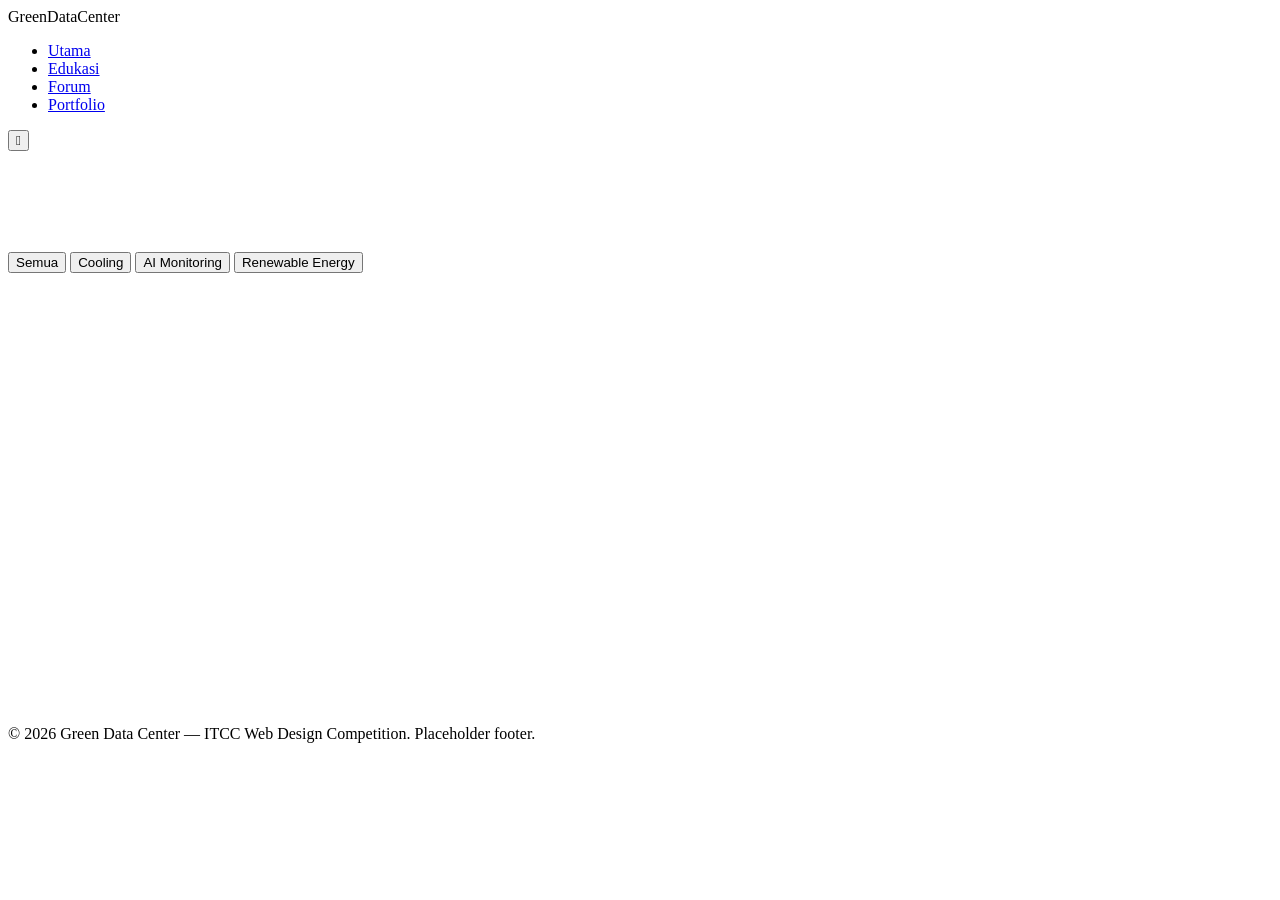
==== artikel.html @ 567ccaff "feat: build initial HTML structure and library links for all pages" ====
<!DOCTYPE html>
<html lang="id">
<head>
  <meta charset="UTF-8">
  <meta name="viewport" content="width=device-width, initial-scale=1.0">
  <title>Green Data Center | Edukasi</title>

  <link rel="stylesheet" href="lib/aos/aos.css">
  <link rel="stylesheet" href="lib/boxicons/boxicons.min.css">
  <link rel="stylesheet" href="lib/fancybox/fancybox.css">
  <link rel="stylesheet" href="css/style.css">
</head>
<body>

  <header class="navbar">
    <div class="navbar__logo">Green<span>DataCenter</span></div>
    <nav class="navbar__menu">
      <ul>
        <li><a href="index.html">Utama</a></li>
        <li><a href="artikel.html" class="active">Edukasi</a></li>
        <li><a href="forum.html">Forum</a></li>
        <li><a href="portfolio.html">Portfolio</a></li>
      </ul>
    </nav>
    <button class="navbar__toggle" aria-label="Toggle menu">
      <i class='bx bx-menu'></i>
    </button>
  </header>

  <!-- PAGE HEADER -->
  <section class="page-header">
    <h1 data-aos="fade-up">Edukasi Green Data Center</h1>
    <p data-aos="fade-up">Placeholder deskripsi singkat halaman edukasi.</p>
  </section>

  <!-- FILTER KATEGORI -->
  <section class="artikel-filter" id="artikel-filter">
    <button class="filter-btn active" data-kategori="semua">Semua</button>
    <button class="filter-btn" data-kategori="cooling">Cooling</button>
    <button class="filter-btn" data-kategori="ai">AI Monitoring</button>
    <button class="filter-btn" data-kategori="energy">Renewable Energy</button>
  </section>

  <!-- LIST ARTIKEL -->
  <section class="artikel-list" id="artikel-list">
    <!-- akan di-render dari data.js via main.js -->
    <article class="artikel-card" data-aos="fade-up" data-kategori="cooling">
      <h3>Judul Artikel Placeholder 1</h3>
      <span class="artikel-card__kategori">Cooling</span>
      <p>Ringkasan singkat placeholder untuk artikel pertama.</p>
      <a href="#" class="artikel-card__link" data-fancybox data-src="#artikel-detail-1">Baca selengkapnya</a>
    </article>
    <article class="artikel-card" data-aos="fade-up" data-kategori="ai">
      <h3>Judul Artikel Placeholder 2</h3>
      <span class="artikel-card__kategori">AI Monitoring</span>
      <p>Ringkasan singkat placeholder untuk artikel kedua.</p>
      <a href="#" class="artikel-card__link">Baca selengkapnya</a>
    </article>
    <article class="artikel-card" data-aos="fade-up" data-kategori="energy">
      <h3>Judul Artikel Placeholder 3</h3>
      <span class="artikel-card__kategori">Renewable Energy</span>
      <p>Ringkasan singkat placeholder untuk artikel ketiga.</p>
      <a href="#" class="artikel-card__link">Baca selengkapnya</a>
    </article>
  </section>

  <footer class="footer">
    <p>&copy; 2026 Green Data Center — ITCC Web Design Competition. Placeholder footer.</p>
  </footer>

  <script src="lib/jquery/jquery-3.7.1.min.js"></script>
  <script src="lib/aos/aos.js"></script>
  <script src="lib/fancybox/fancybox.umd.js"></script>
  <script src="js/data.js"></script>
  <script src="js/main.js"></script>
</body>
</html>
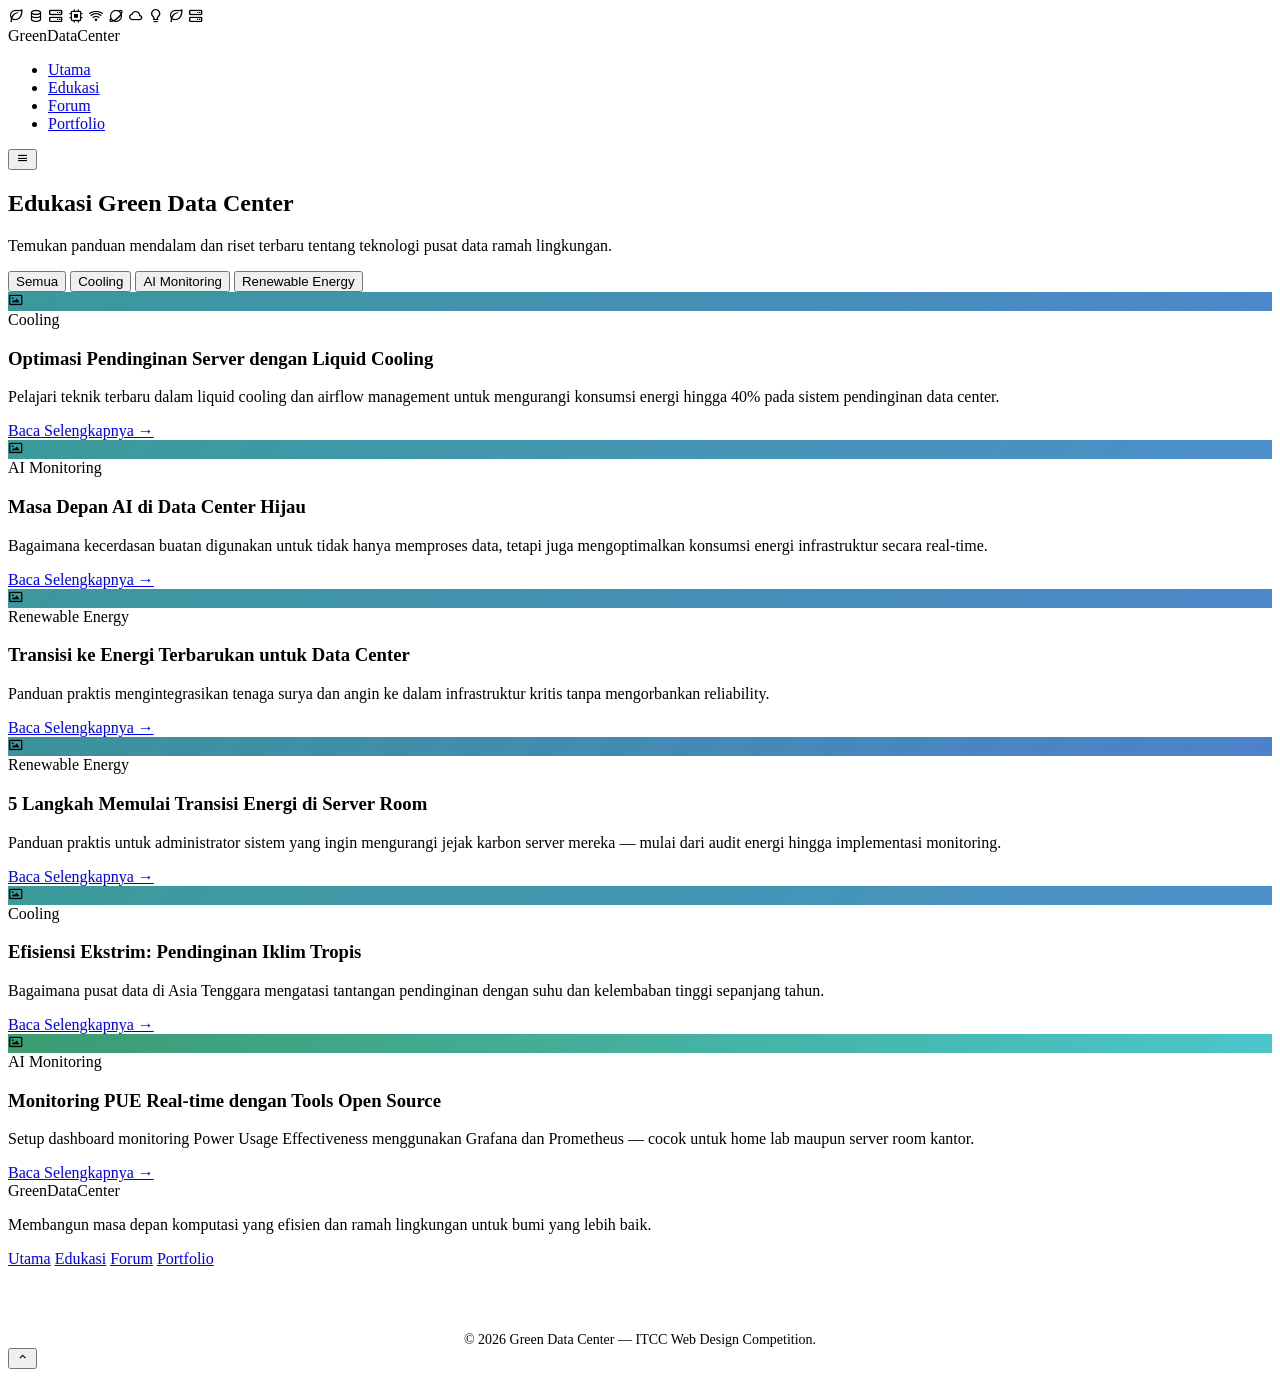
==== commit a409b576: "feat(artikel): create education page layout with category filter" ====
--- a/artikel.html
+++ b/artikel.html
@@ -4,15 +4,32 @@
   <meta charset="UTF-8">
   <meta name="viewport" content="width=device-width, initial-scale=1.0">
   <title>Green Data Center | Edukasi</title>
+  <meta name="description" content="Temukan panduan mendalam dan riset terbaru tentang teknologi pusat data ramah lingkungan — cooling, AI monitoring, dan energi terbarukan.">
 
   <link rel="stylesheet" href="lib/aos/aos.css">
-  <link rel="stylesheet" href="lib/boxicons/boxicons.min.css">
+  <link rel="stylesheet" href="lib/boxicons/css/boxicons.min.css">
   <link rel="stylesheet" href="lib/fancybox/fancybox.css">
   <link rel="stylesheet" href="css/style.css">
 </head>
 <body>
+  <!-- GLOBAL BACKGROUND -->
+  <div class="global-bg" aria-hidden="true">
+    <div class="global-aurora"><i></i><i></i><i></i></div>
+    <div class="global-floating">
+      <i class='bx bx-leaf'></i>
+      <i class='bx bx-data'></i>
+      <i class='bx bx-server'></i>
+      <i class='bx bx-chip'></i>
+      <i class='bx bx-wifi'></i>
+      <i class='bx bx-planet'></i>
+      <i class='bx bx-cloud'></i>
+      <i class='bx bx-bulb'></i>
+      <i class='bx bx-leaf'></i>
+      <i class='bx bx-server'></i>
+    </div>
+  </div>
 
-  <header class="navbar">
+  <header class="navbar" id="navbar">
     <div class="navbar__logo">Green<span>DataCenter</span></div>
     <nav class="navbar__menu">
       <ul>
@@ -29,8 +46,8 @@
 
   <!-- PAGE HEADER -->
   <section class="page-header">
-    <h1 data-aos="fade-up">Edukasi Green Data Center</h1>
-    <p data-aos="fade-up">Placeholder deskripsi singkat halaman edukasi.</p>
+    <h1>Edukasi Green Data Center</h1>
+    <p>Temukan panduan mendalam dan riset terbaru tentang teknologi pusat data ramah lingkungan.</p>
   </section>
 
   <!-- FILTER KATEGORI -->
@@ -44,34 +61,32 @@
   <!-- LIST ARTIKEL -->
   <section class="artikel-list" id="artikel-list">
     <!-- akan di-render dari data.js via main.js -->
-    <article class="artikel-card" data-aos="fade-up" data-kategori="cooling">
-      <h3>Judul Artikel Placeholder 1</h3>
-      <span class="artikel-card__kategori">Cooling</span>
-      <p>Ringkasan singkat placeholder untuk artikel pertama.</p>
-      <a href="#" class="artikel-card__link" data-fancybox data-src="#artikel-detail-1">Baca selengkapnya</a>
-    </article>
-    <article class="artikel-card" data-aos="fade-up" data-kategori="ai">
-      <h3>Judul Artikel Placeholder 2</h3>
-      <span class="artikel-card__kategori">AI Monitoring</span>
-      <p>Ringkasan singkat placeholder untuk artikel kedua.</p>
-      <a href="#" class="artikel-card__link">Baca selengkapnya</a>
-    </article>
-    <article class="artikel-card" data-aos="fade-up" data-kategori="energy">
-      <h3>Judul Artikel Placeholder 3</h3>
-      <span class="artikel-card__kategori">Renewable Energy</span>
-      <p>Ringkasan singkat placeholder untuk artikel ketiga.</p>
-      <a href="#" class="artikel-card__link">Baca selengkapnya</a>
-    </article>
   </section>
 
   <footer class="footer">
-    <p>&copy; 2026 Green Data Center — ITCC Web Design Competition. Placeholder footer.</p>
+    <div class="footer__inner">
+      <div>
+        <div class="footer__logo">Green<span>DataCenter</span></div>
+        <p class="footer__tagline">Membangun masa depan komputasi yang efisien dan ramah lingkungan untuk bumi yang lebih baik.</p>
+      </div>
+      <div class="footer__links">
+        <a href="index.html">Utama</a>
+        <a href="artikel.html">Edukasi</a>
+        <a href="forum.html">Forum</a>
+        <a href="portfolio.html">Portfolio</a>
+      </div>
+    </div>
+    <div style="text-align: center; margin-top: 40px; padding-top: 24px; border-top: 1px solid var(--line); color: var(--ink-soft); font-size: 14px;">
+      &copy; 2026 Green Data Center — ITCC Web Design Competition.
+    </div>
   </footer>
 
   <script src="lib/jquery/jquery-3.7.1.min.js"></script>
   <script src="lib/aos/aos.js"></script>
   <script src="lib/fancybox/fancybox.umd.js"></script>
-  <script src="js/data.js"></script>
-  <script src="js/main.js"></script>
+  <script src="lib/gsap/gsap.min.js"></script>
+  <!-- Custom JS -->
+  <script src="js/data.js?v=2"></script>
+  <script src="js/main.js?v=2"></script>
 </body>
 </html>
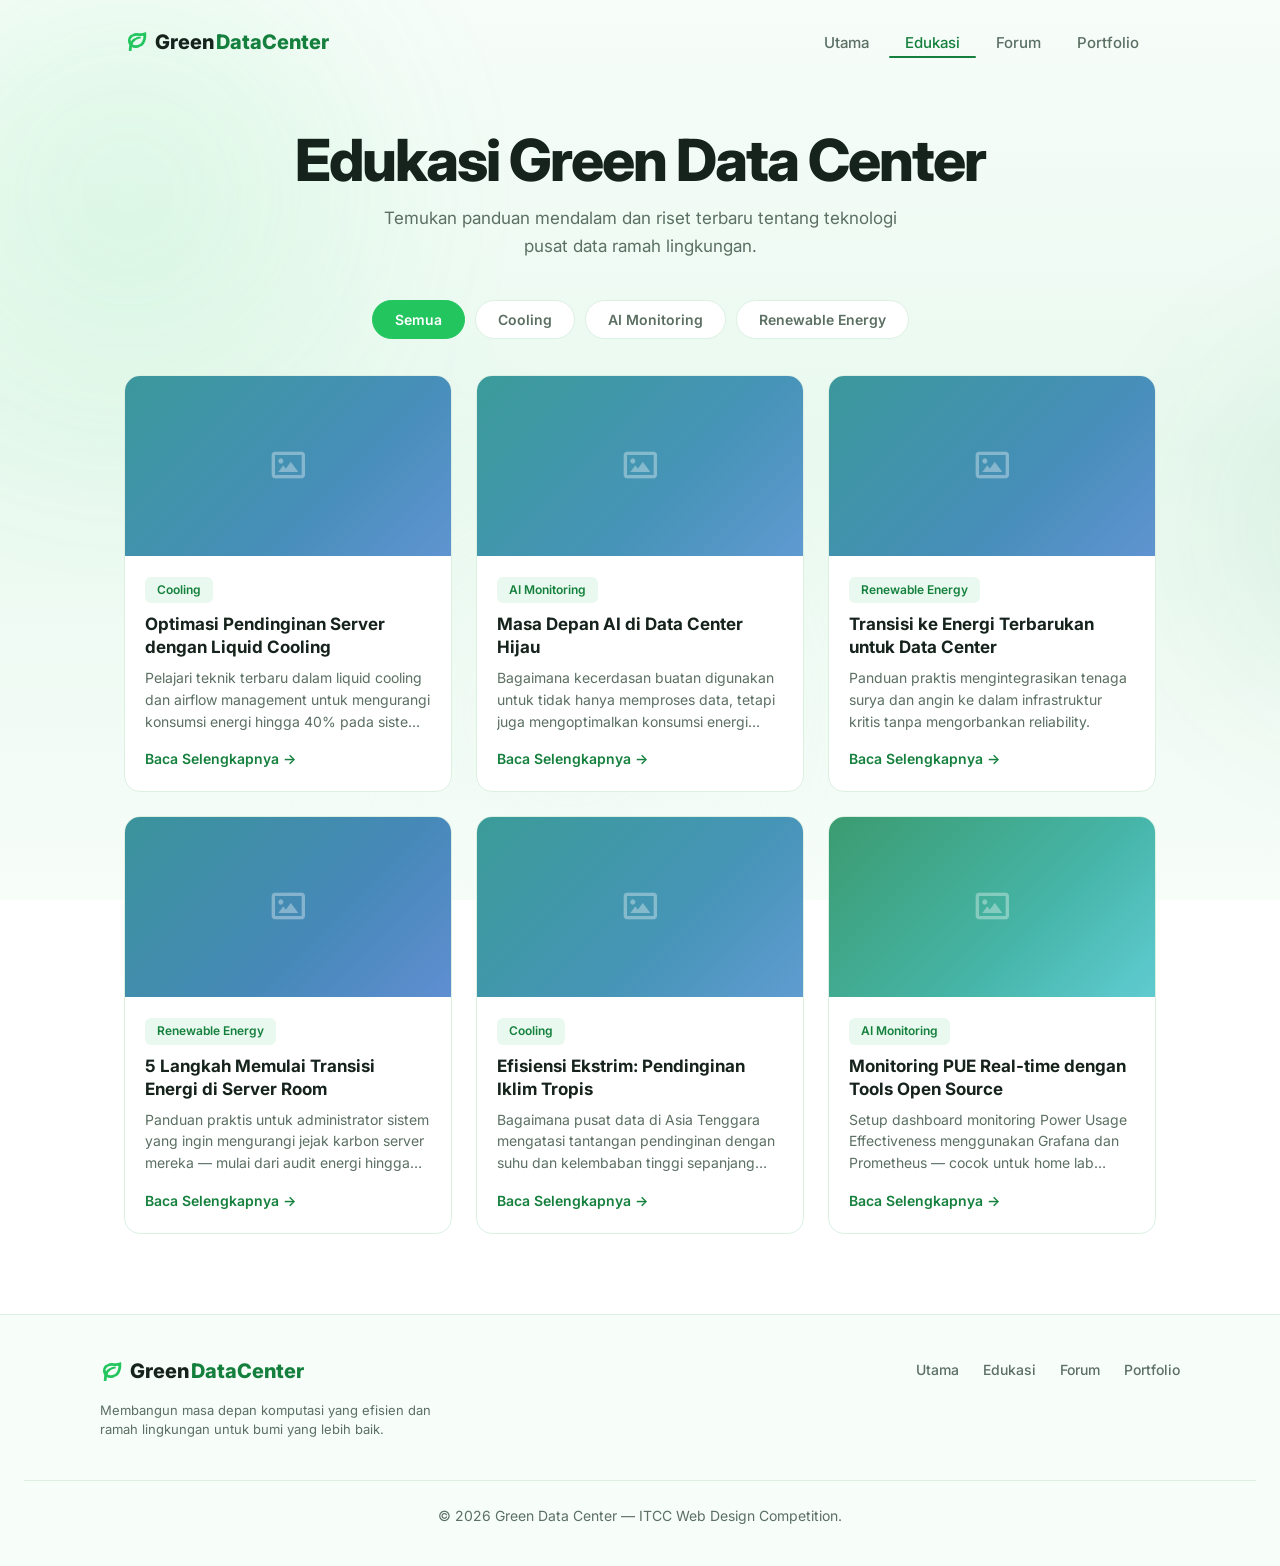
==== commit 72a62723: "refactor(html): update css cache buster version across all pages" ====
--- a/artikel.html
+++ b/artikel.html
@@ -9,7 +9,7 @@
   <link rel="stylesheet" href="lib/aos/aos.css">
   <link rel="stylesheet" href="lib/boxicons/css/boxicons.min.css">
   <link rel="stylesheet" href="lib/fancybox/fancybox.css">
-  <link rel="stylesheet" href="css/style.css">
+  <link rel="stylesheet" href="css/style.css?v=2">
 </head>
 <body>
   <!-- GLOBAL BACKGROUND -->
--- a/css/style.css
+++ b/css/style.css
@@ -0,0 +1,2242 @@
+/* ── 0. IMPORTS & CUSTOM PROPERTIES ────────────────────── */
+@import url("https://fonts.googleapis.com/css2?family=Inter:wght@400;500;600;700;800&display=swap");
+
+:root {
+  --green: #22c55e;
+  --green-light: #4ade80;
+  --green-deep: #15803d;
+  --ink: #16221c;
+  --ink-soft: #5b6f63;
+  --paper: #f7fdf9;
+  --paper-2: #e9f9ef;
+  --card: #ffffff;
+  --line: #dcf0e2;
+  --radius: 16px;
+  --radius-sm: 13px;
+  --font: "Inter", -apple-system, "Segoe UI", system-ui, sans-serif;
+
+  --shadow-sm: 0 2px 8px rgba(21, 128, 61, 0.06);
+  --shadow-md: 0 8px 24px rgba(21, 128, 61, 0.1);
+  --shadow-lg: 0 10px 24px rgba(21, 128, 61, 0.3);
+  --shadow-card-hover: 0 12px 32px rgba(21, 128, 61, 0.13);
+
+  --ease: cubic-bezier(0.4, 0, 0.2, 1);
+  --duration: 0.3s;
+}
+
+/* ── 1. RESET & BASE ───────────────────────────────────── */
+*,
+*::before,
+*::after {
+  margin: 0;
+  padding: 0;
+  box-sizing: border-box;
+}
+
+html {
+  scroll-behavior: smooth;
+  -webkit-text-size-adjust: 100%;
+}
+
+body {
+  font-family: var(--font);
+  font-size: 16px;
+  line-height: 1.55;
+  color: var(--ink);
+  background: linear-gradient(180deg, var(--paper) 0%, var(--paper-2) 50%, var(--paper) 100%);
+  background-attachment: fixed;
+  -webkit-font-smoothing: antialiased;
+  -moz-osx-font-smoothing: grayscale;
+  overflow-x: hidden;
+}
+
+img {
+  max-width: 100%;
+  height: auto;
+  display: block;
+}
+
+a {
+  color: var(--green-deep);
+  text-decoration: none;
+  transition: color var(--duration) var(--ease);
+}
+
+a:hover {
+  color: var(--green);
+}
+
+ul {
+  list-style: none;
+}
+
+h1, h2, h3, h4, h5, h6 {
+  color: var(--ink);
+  font-weight: 700;
+  line-height: 1.15;
+}
+
+/* ── 2. LAYOUT ─────────────────────────────────────────── */
+section {
+  max-width: 1080px;
+  margin: 0 auto;
+  padding: 70px 24px;
+}
+
+/* ── 3. TYPOGRAPHY ─────────────────────────────────────── */
+h1 {
+  font-size: clamp(36px, 5.5vw, 58px);
+  line-height: 1.06;
+  letter-spacing: -0.035em;
+  font-weight: 800;
+}
+
+h2 {
+  font-size: clamp(28px, 3.6vw, 38px);
+  letter-spacing: -0.03em;
+  line-height: 1.12;
+  margin-bottom: 16px;
+}
+
+h3 {
+  font-size: 20px;
+  font-weight: 700;
+}
+
+.eyebrow {
+  font-size: 13px;
+  font-weight: 700;
+  letter-spacing: 0.1em;
+  text-transform: uppercase;
+  color: var(--green-deep);
+  display: inline-flex;
+  align-items: center;
+  gap: 6px;
+  margin-bottom: 14px;
+  background: var(--paper-2);
+  padding: 6px 14px;
+  border-radius: 100px;
+}
+
+.eyebrow i {
+  font-size: 14px;
+  color: var(--green);
+}
+
+.accent,
+.typed-text {
+  background: linear-gradient(120deg, var(--green-light), var(--green-deep));
+  -webkit-background-clip: text;
+  background-clip: text;
+  -webkit-text-fill-color: transparent;
+}
+
+.typed-cursor {
+  font-weight: 300;
+  color: var(--green);
+  opacity: 1;
+  -webkit-text-fill-color: var(--green);
+}
+
+/* ── 4. BUTTONS ────────────────────────────────────────── */
+.btn {
+  display: inline-flex;
+  align-items: center;
+  justify-content: center;
+  gap: 8px;
+  padding: 14px 28px;
+  font-family: var(--font);
+  font-size: 15px;
+  font-weight: 600;
+  border-radius: var(--radius-sm);
+  border: none;
+  cursor: pointer;
+  transition: all var(--duration) var(--ease);
+  text-decoration: none;
+  line-height: 1;
+  white-space: nowrap;
+}
+
+.btn--primary {
+  background: linear-gradient(135deg, var(--green-light), var(--green-deep));
+  color: #fff;
+  box-shadow: var(--shadow-lg);
+}
+
+.btn--primary:hover {
+  transform: translateY(-2px);
+  box-shadow: 0 14px 32px rgba(21, 128, 61, 0.38);
+  color: #fff;
+}
+
+.btn--primary:active {
+  transform: translateY(0);
+}
+
+.btn--outline {
+  border: 1.5px solid var(--line);
+  color: var(--ink);
+  background: var(--card);
+}
+
+.btn--outline:hover {
+  border-color: var(--green);
+  color: var(--green-deep);
+}
+
+/* ── 5. PLACEHOLDER IMAGE (CSS-only, replaces broken img) ─ */
+.placeholder-img {
+  width: 100%;
+  height: 100%;
+  display: flex;
+  align-items: center;
+  justify-content: center;
+  color: rgba(255, 255, 255, 0.35);
+  font-size: 40px;
+  position: relative;
+  overflow: hidden;
+}
+
+.placeholder-img::after {
+  content: "";
+  position: absolute;
+  inset: 0;
+  background: linear-gradient(135deg, transparent 60%, rgba(255,255,255,0.1) 100%);
+  pointer-events: none;
+}
+
+/* ── 6. NAVBAR ─────────────────────────────────────────── */
+.navbar {
+  position: fixed;
+  top: 0;
+  left: 50%;
+  transform: translateX(-50%);
+  width: 100%;
+  max-width: 1080px;
+  z-index: 1000;
+  display: flex;
+  align-items: center;
+  padding: 24px 24px;
+  background: transparent;
+  border: 1.5px solid transparent;
+  transition: all 0.35s var(--ease);
+}
+
+.navbar--scrolled {
+  top: 16px;
+  width: calc(100% - 48px);
+  max-width: 720px;
+  padding: 12px 28px;
+  background: rgba(255, 255, 255, 0.82);
+  backdrop-filter: blur(14px);
+  -webkit-backdrop-filter: blur(14px);
+  border-radius: 24px;
+  border-color: var(--line);
+  box-shadow: 0 10px 30px rgba(21, 128, 61, 0.12);
+}
+
+.navbar__logo {
+  font-size: 20px;
+  font-weight: 800;
+  color: var(--ink);
+  display: flex;
+  align-items: center;
+  gap: 2px;
+  white-space: nowrap;
+  flex-shrink: 0;
+}
+
+.navbar__logo::before {
+  content: "\e99a"; /* bx-leaf */
+  font-family: "boxicons";
+  color: var(--green);
+  margin-right: 6px;
+  font-size: 22px;
+}
+
+.navbar__logo span {
+  color: var(--green-deep);
+}
+
+.navbar__menu {
+  margin-left: auto;
+  display: flex;
+  align-items: center;
+}
+
+.navbar__menu ul {
+  display: flex;
+  align-items: center;
+  gap: 4px;
+  list-style: none;
+}
+
+.navbar__menu a {
+  position: relative;
+  padding: 8px 16px;
+  font-size: 15px;
+  font-weight: 500;
+  color: var(--ink-soft);
+  transition: color var(--duration) var(--ease);
+}
+
+.navbar__menu a::after {
+  content: "";
+  position: absolute;
+  bottom: 2px;
+  right: 0;
+  width: 100%;
+  height: 2px;
+  background: var(--green-deep);
+  border-radius: 1px;
+  transform: scaleX(0);
+  transform-origin: right;
+  transition: transform 0.35s var(--ease);
+}
+
+.navbar__menu a:hover,
+.navbar__menu a.active {
+  color: var(--green-deep);
+}
+
+.navbar__menu a:hover::after,
+.navbar__menu a.active::after {
+  transform: scaleX(1);
+  transform-origin: left;
+}
+
+
+
+.navbar__toggle {
+  display: none;
+  background: none;
+  border: none;
+  font-size: 28px;
+  color: var(--ink);
+  cursor: pointer;
+  margin-left: auto;
+  padding: 4px;
+  z-index: 1001;
+}
+
+/* ── 7. HERO ───────────────────────────────────────────── */
+.hero {
+  position: relative;
+  display: flex;
+  align-items: center;
+  gap: 48px;
+  min-height: 92vh;
+  padding-top: 100px;
+  padding-bottom: 60px;
+}
+
+/* ── GLOBAL BACKGROUND (Aurora & Floating Tech Icons) ── */
+.global-bg {
+  position: fixed;
+  inset: 0;
+  z-index: -1;
+  pointer-events: none;
+  overflow: hidden;
+  background: var(--bg);
+}
+
+.global-aurora {
+  position: absolute;
+  inset: -10vh -20vw 0;
+  z-index: 0;
+  filter: blur(80px);
+  opacity: 0.4;
+}
+
+.global-aurora i {
+  position: absolute;
+  border-radius: 50%;
+}
+
+.global-aurora i:nth-child(1) {
+  width: 60vw; height: 60vw;
+  left: 0; top: -10%;
+  background: radial-gradient(circle, rgba(74, 222, 128, 0.4), transparent 60%);
+  animation: drift1 20s ease-in-out infinite alternate;
+}
+
+.global-aurora i:nth-child(2) {
+  width: 50vw; height: 50vw;
+  right: -10%; top: 30%;
+  background: radial-gradient(circle, rgba(21, 128, 61, 0.25), transparent 60%);
+  animation: drift2 25s ease-in-out infinite alternate;
+}
+
+.global-aurora i:nth-child(3) {
+  width: 45vw; height: 45vw;
+  left: 30%; bottom: -10%;
+  background: radial-gradient(circle, rgba(233, 249, 239, 0.8), transparent 60%);
+  animation: drift1 22s ease-in-out infinite alternate-reverse;
+}
+
+@keyframes drift1 {
+  from { transform: translate(0, 0) scale(1); }
+  to { transform: translate(5vw, 5vh) scale(1.1); }
+}
+
+@keyframes drift2 {
+  from { transform: translate(0, 0) scale(1.05); }
+  to { transform: translate(-5vw, -5vh) scale(0.95); }
+}
+
+.global-floating {
+  position: absolute;
+  inset: 0;
+  z-index: 1;
+}
+
+.global-floating i {
+  position: absolute;
+  bottom: -100px;
+  display: block;
+  font-size: 24px;
+  color: rgba(21, 128, 61, 0.18);
+  animation: globalRise linear infinite;
+}
+
+.global-floating i:nth-child(1) { left: 5%; font-size: 32px; animation-duration: 9s; animation-delay: 0s; }
+.global-floating i:nth-child(2) { left: 12%; font-size: 20px; animation-duration: 11s; animation-delay: 2s; }
+.global-floating i:nth-child(3) { left: 22%; font-size: 28px; animation-duration: 8s; animation-delay: 4s; }
+.global-floating i:nth-child(4) { left: 32%; font-size: 40px; animation-duration: 12s; animation-delay: 1s; }
+.global-floating i:nth-child(5) { left: 45%; font-size: 24px; animation-duration: 10s; animation-delay: 5s; }
+.global-floating i:nth-child(6) { left: 55%; font-size: 30px; animation-duration: 13s; animation-delay: 3s; }
+.global-floating i:nth-child(7) { left: 65%; font-size: 26px; animation-duration: 9s; animation-delay: 0.5s; }
+.global-floating i:nth-child(8) { left: 75%; font-size: 34px; animation-duration: 11s; animation-delay: 7s; }
+.global-floating i:nth-child(9) { left: 85%; font-size: 22px; animation-duration: 14s; animation-delay: 2s; }
+.global-floating i:nth-child(10) { left: 95%; font-size: 36px; animation-duration: 10s; animation-delay: 4s; }
+.global-floating i:nth-child(11) { left: 40%; font-size: 26px; animation-duration: 12s; animation-delay: 1.5s; }
+.global-floating i:nth-child(12) { left: 70%; font-size: 30px; animation-duration: 8s; animation-delay: 6s; }
+.global-floating i:nth-child(13) { left: 88%; font-size: 18px; animation-duration: 15s; animation-delay: 3s; }
+.global-floating i:nth-child(14) { left: 18%; font-size: 34px; animation-duration: 10s; animation-delay: 8s; }
+.global-floating i:nth-child(15) { left: 60%; font-size: 22px; animation-duration: 13s; animation-delay: 0s; }
+
+@keyframes globalRise {
+  0% { transform: translateY(0) rotate(0deg); opacity: 0; }
+  10% { opacity: 1; }
+  90% { opacity: 1; }
+  100% { transform: translateY(-110vh) rotate(360deg); opacity: 0; }
+}
+
+.hero__content {
+  flex: 1.2;
+  max-width: 560px;
+  position: relative;
+  z-index: 1;
+}
+
+.hero__content h1 {
+  font-size: 58px;
+  font-weight: 800;
+  line-height: 1.15;
+  letter-spacing: -0.02em;
+  margin-bottom: 24px;
+  background: linear-gradient(90deg, var(--ink) 0%, var(--green-deep) 100%);
+  -webkit-background-clip: text;
+  -webkit-text-fill-color: transparent;
+}
+
+.hero__subtitle {
+  font-size: 17px;
+  line-height: 1.65;
+  color: var(--ink-soft);
+  margin-bottom: 32px;
+  max-width: 480px;
+}
+
+.hero__cta {
+  display: flex;
+  gap: 16px;
+  flex-wrap: wrap;
+  align-items: center;
+}
+
+.hero__cta .btn--primary {
+  box-shadow: 0 10px 24px rgba(21, 128, 61, 0.25);
+}
+
+.hero__cta .btn--primary:hover {
+  box-shadow: 0 16px 32px rgba(21, 128, 61, 0.4);
+}
+
+.hero__visual {
+  flex: 1;
+  max-width: 460px;
+  position: relative;
+}
+
+.hero__visual img,
+.hero__visual .placeholder-img {
+  width: 100%;
+  height: 320px;
+  object-fit: cover;
+  border-radius: var(--radius);
+  box-shadow: var(--shadow-md);
+}
+
+/* Hero CSS-only illustration */
+.hero__illustration {
+  width: 100%;
+  height: 320px;
+  border-radius: var(--radius);
+  background: rgba(255, 255, 255, 0.4);
+  backdrop-filter: blur(24px) saturate(200%);
+  -webkit-backdrop-filter: blur(24px) saturate(200%);
+  border: 1px solid rgba(255, 255, 255, 0.8);
+  box-shadow: 0 30px 60px rgba(21, 128, 61, 0.15);
+  display: flex;
+  align-items: center;
+  justify-content: center;
+  position: relative;
+  overflow: hidden;
+}
+
+.hero__illustration::before {
+  content: "";
+  position: absolute;
+  top: -40%;
+  right: -30%;
+  width: 300px;
+  height: 300px;
+  background: radial-gradient(circle, rgba(74, 222, 128, 0.25) 0%, transparent 65%);
+  border-radius: 50%;
+}
+
+.hero__illustration::after {
+  content: "POWERING A SUSTAINABLE FUTURE";
+  position: absolute;
+  top: 20px;
+  right: 20px;
+  font-size: 10px;
+  letter-spacing: 0.12em;
+  color: rgba(255, 255, 255, 0.35);
+  font-weight: 600;
+}
+
+.hero__illustration-inner {
+  text-align: center;
+  z-index: 1;
+}
+
+.hero__illustration-inner i {
+  font-size: 72px;
+  color: var(--green-deep);
+  display: block;
+  margin-bottom: 16px;
+  filter: drop-shadow(0 4px 12px rgba(0, 0, 0, 0.2));
+}
+
+.hero__illustration-dots {
+  display: flex;
+  gap: 8px;
+  justify-content: center;
+}
+
+.hero__illustration-dots span {
+  width: 10px;
+  height: 10px;
+  border-radius: 50%;
+  background: var(--green-light);
+  opacity: 0.7;
+  animation: dotBlink 1.5s ease-in-out infinite;
+}
+
+.hero__illustration-dots span:nth-child(2) {
+  animation-delay: 0.3s;
+}
+
+.hero__illustration-dots span:nth-child(3) {
+  animation-delay: 0.6s;
+}
+
+@keyframes dotBlink {
+  0%, 100% { opacity: 0.4; transform: scale(0.9); }
+  50% { opacity: 1; transform: scale(1.1); }
+}
+
+/* Hero floating badge */
+.hero__badge {
+  position: absolute;
+  bottom: -16px;
+  left: 24px;
+  display: flex;
+  align-items: center;
+  gap: 10px;
+  background: rgba(255, 255, 255, 0.65);
+  backdrop-filter: blur(16px) saturate(180%);
+  -webkit-backdrop-filter: blur(16px) saturate(180%);
+  border: 1px solid rgba(255, 255, 255, 0.8);
+  padding: 12px 18px;
+  border-radius: 12px;
+  box-shadow: 0 12px 32px rgba(21, 128, 61, 0.12);
+  z-index: 2;
+}
+
+.hero__badge i {
+  font-size: 24px;
+  color: var(--green);
+}
+
+.hero__badge-label {
+  display: block;
+  font-size: 12px;
+  color: var(--ink-soft);
+  line-height: 1.2;
+}
+
+.hero__badge-value {
+  display: block;
+  font-size: 15px;
+  font-weight: 700;
+  color: var(--ink);
+  line-height: 1.2;
+}
+
+/* Hero background blob */
+.hero__visual::before {
+  content: "";
+  position: absolute;
+  width: 500px;
+  height: 500px;
+  background: radial-gradient(circle, rgba(74, 222, 128, 0.35) 0%, rgba(21,128,61,0) 70%);
+  border-radius: 50%;
+  top: 50%;
+  left: 50%;
+  transform: translate(-50%, -50%);
+  z-index: -1;
+  filter: blur(40px);
+  animation: blobPulse 8s ease-in-out infinite;
+}
+
+@keyframes blobPulse {
+  0%, 100% { transform: translate(-50%, -50%) scale(1); opacity: 0.5; }
+  50% { transform: translate(-50%, -50%) scale(1.18); opacity: 0.85; }
+}
+
+/* ── 8. STATS ──────────────────────────────────────────── */
+.stats {
+  text-align: center;
+  padding-top: 30px;
+  padding-bottom: 80px;
+}
+
+.stats__grid {
+  display: grid;
+  grid-template-columns: repeat(3, 1fr);
+  gap: 24px;
+}
+
+.stats__card {
+  background: var(--card);
+  border: 1.5px solid var(--line);
+  border-radius: var(--radius);
+  padding: 36px 24px;
+  text-align: center;
+  transition: all var(--duration) var(--ease);
+}
+
+.stats__card:hover {
+  transform: translateY(-3px);
+  box-shadow: var(--shadow-card-hover);
+  border-color: var(--green-light);
+}
+
+.stats__icon,
+.stats__card > i {
+  font-size: 32px;
+  color: var(--green);
+  background: var(--paper-2);
+  width: 60px;
+  height: 60px;
+  display: inline-flex;
+  align-items: center;
+  justify-content: center;
+  border-radius: 14px;
+  margin: 0 auto 18px;
+}
+
+.stats__icon i {
+  font-size: 32px;
+  color: var(--green);
+}
+
+.stats__value,
+.stats__card h3 {
+  font-size: clamp(32px, 4vw, 44px);
+  font-weight: 800;
+  color: var(--ink);
+  margin-bottom: 8px;
+  letter-spacing: -0.02em;
+}
+
+.stats__card p {
+  font-size: 14px;
+  color: var(--ink-soft);
+  line-height: 1.5;
+}
+
+/* ── 9. FEATURES ───────────────────────────────────────── */
+.features {
+  text-align: center;
+  padding-top: 80px;
+  padding-bottom: 90px;
+  background: var(--paper-2);
+  border-radius: 140px 32px 140px 32px;
+  max-width: 1160px;
+  margin: 80px auto;
+  padding-left: 48px;
+  padding-right: 48px;
+  box-shadow: 0 20px 48px rgba(21, 128, 61, 0.04);
+  position: relative;
+  overflow: hidden;
+  z-index: 1;
+}
+
+.features::before {
+  content: "";
+  position: absolute;
+  top: -10%;
+  right: -5%;
+  width: 500px;
+  height: 500px;
+  background: radial-gradient(circle, rgba(74,222,128,0.4) 0%, rgba(21,128,61,0) 70%);
+  border-radius: 50%;
+  pointer-events: none;
+  z-index: -1;
+  filter: blur(40px);
+}
+
+.features::after {
+  content: "";
+  position: absolute;
+  bottom: -10%;
+  left: -5%;
+  width: 500px;
+  height: 500px;
+  background: radial-gradient(circle, rgba(34,197,94,0.3) 0%, rgba(21,128,61,0) 70%);
+  border-radius: 50%;
+  pointer-events: none;
+  z-index: -1;
+  filter: blur(50px);
+}
+
+.features > p {
+  color: var(--ink-soft);
+  max-width: 560px;
+  margin: 0 auto 48px;
+  font-size: 16px;
+  line-height: 1.6;
+}
+
+.features__grid {
+  display: grid;
+  grid-template-columns: repeat(3, 1fr);
+  gap: 24px;
+  max-width: 1080px;
+  margin: 0 auto;
+}
+
+.features__item {
+  background: rgba(255, 255, 255, 0.55);
+  backdrop-filter: blur(16px) saturate(180%);
+  -webkit-backdrop-filter: blur(16px) saturate(180%);
+  border: 1px solid rgba(255, 255, 255, 0.8);
+  border-radius: var(--radius);
+  padding: 32px 24px;
+  text-align: left;
+  transition: all var(--duration) var(--ease);
+  box-shadow: 0 8px 32px rgba(21, 128, 61, 0.05);
+  position: relative;
+  overflow: hidden;
+}
+
+.features__item::before {
+  content: "";
+  position: absolute;
+  top: 0; left: -100%; width: 50%; height: 100%;
+  background: linear-gradient(to right, rgba(255,255,255,0) 0%, rgba(255,255,255,0.4) 50%, rgba(255,255,255,0) 100%);
+  transform: skewX(-20deg);
+  transition: 0.7s;
+}
+
+.features__item:hover::before {
+  left: 150%;
+}
+
+.features__item:hover {
+  transform: translateY(-5px);
+  box-shadow: 0 16px 40px rgba(21, 128, 61, 0.15);
+  border-color: rgba(255, 255, 255, 1);
+  background: rgba(255, 255, 255, 0.7);
+}
+
+.features__icon {
+  width: 48px;
+  height: 48px;
+  display: inline-flex;
+  align-items: center;
+  justify-content: center;
+  border-radius: 12px;
+  background: var(--paper-2);
+  margin-bottom: 20px;
+}
+
+.features__icon i {
+  font-size: 24px;
+  color: var(--green);
+}
+
+.features__item h3 {
+  font-size: 18px;
+  margin-bottom: 10px;
+}
+
+.features__item p {
+  font-size: 14px;
+  color: var(--ink-soft);
+  line-height: 1.6;
+}
+
+/* ── 10. WAWASAN TERBARU ───────────────────────────────── */
+.wawasan-terbaru {
+  padding-bottom: 40px;
+}
+
+.wawasan-terbaru__header {
+  display: flex;
+  align-items: flex-start;
+  justify-content: space-between;
+  margin-bottom: 32px;
+}
+
+.wawasan-terbaru__header h2 {
+  margin-bottom: 4px;
+}
+
+.wawasan-terbaru__header p {
+  color: var(--ink-soft);
+  font-size: 15px;
+  margin-bottom: 0;
+}
+
+.wawasan-terbaru__link {
+  font-size: 14px;
+  font-weight: 600;
+  color: var(--green-deep);
+  white-space: nowrap;
+  margin-top: 4px;
+}
+
+.wawasan-terbaru__link:hover {
+  color: var(--green);
+}
+
+.wawasan-terbaru__grid {
+  display: grid;
+  grid-template-columns: 1.3fr 1fr;
+  gap: 24px;
+  align-items: start;
+}
+
+/* Featured article */
+.wawasan-featured {
+  background: var(--card);
+  border: 1.5px solid var(--line);
+  border-radius: var(--radius);
+  overflow: hidden;
+  transition: all var(--duration) var(--ease);
+}
+
+.wawasan-featured:hover {
+  transform: translateY(-3px);
+  box-shadow: var(--shadow-card-hover);
+  border-color: var(--green-light);
+}
+
+.wawasan-featured img,
+.wawasan-featured .placeholder-img {
+  width: 100%;
+  height: 240px;
+  object-fit: cover;
+}
+
+.wawasan-featured__content {
+  padding: 24px;
+}
+
+.wawasan-featured__kategori {
+  display: inline-block;
+  padding: 4px 12px;
+  font-size: 12px;
+  font-weight: 600;
+  color: var(--green-deep);
+  background: var(--paper-2);
+  border-radius: 6px;
+  margin-bottom: 8px;
+}
+
+.wawasan-featured__meta {
+  display: block;
+  font-size: 13px;
+  color: var(--ink-soft);
+  margin-bottom: 10px;
+}
+
+.wawasan-featured__content h3 {
+  font-size: 22px;
+  margin-bottom: 10px;
+  line-height: 1.3;
+}
+
+.wawasan-featured__content p {
+  font-size: 14px;
+  color: var(--ink-soft);
+  line-height: 1.6;
+  margin-bottom: 16px;
+}
+
+.wawasan-featured__link {
+  font-size: 14px;
+  font-weight: 600;
+  color: var(--green-deep);
+}
+
+.wawasan-featured__link:hover {
+  color: var(--green);
+}
+
+/* Side articles */
+.wawasan-list {
+  display: flex;
+  flex-direction: column;
+  gap: 20px;
+}
+
+.wawasan-list__item {
+  background: var(--card);
+  border: 1.5px solid var(--line);
+  border-radius: var(--radius);
+  padding: 22px;
+  transition: all var(--duration) var(--ease);
+}
+
+.wawasan-list__item:hover {
+  transform: translateY(-2px);
+  box-shadow: var(--shadow-card-hover);
+  border-color: var(--green-light);
+}
+
+.wawasan-list__kategori {
+  display: inline-block;
+  padding: 3px 10px;
+  font-size: 11px;
+  font-weight: 600;
+  color: var(--green-deep);
+  background: var(--paper-2);
+  border-radius: 5px;
+  margin-bottom: 10px;
+}
+
+.wawasan-list__item h4 {
+  font-size: 16px;
+  font-weight: 700;
+  margin-bottom: 8px;
+  line-height: 1.35;
+}
+
+.wawasan-list__item p {
+  font-size: 13px;
+  color: var(--ink-soft);
+  line-height: 1.55;
+  margin-bottom: 12px;
+}
+
+.wawasan-list__item a {
+  font-size: 13px;
+  font-weight: 600;
+  color: var(--green-deep);
+}
+
+.wawasan-list__item a:hover {
+  color: var(--green);
+}
+
+/* ── 11. ARTIKEL PREVIEW CAROUSEL ──────────────────────── */
+.artikel-preview {
+  padding-top: 40px;
+  padding-bottom: 80px;
+  position: relative;
+}
+
+.artikel-preview h2 {
+  text-align: center;
+  margin-bottom: 48px;
+}
+
+/* Owl Carousel Overrides */
+.artikel-carousel .owl-stage-outer {
+  padding: 8px 0 16px;
+}
+
+.artikel-carousel .artikel-card {
+  background: var(--card);
+  border: 1.5px solid var(--line);
+  border-radius: var(--radius);
+  overflow: hidden;
+  transition: all var(--duration) var(--ease);
+}
+
+.artikel-carousel .artikel-card:hover {
+  transform: translateY(-3px);
+  box-shadow: var(--shadow-card-hover);
+  border-color: var(--green-light);
+}
+
+.artikel-card__img-wrap {
+  width: 100%;
+  height: 180px;
+  position: relative;
+  overflow: hidden;
+}
+
+.artikel-card__body {
+  padding: 20px;
+}
+
+.artikel-card__kategori {
+  display: inline-block;
+  padding: 4px 12px;
+  font-size: 12px;
+  font-weight: 600;
+  color: var(--green-deep);
+  background: var(--paper-2);
+  border-radius: 6px;
+  margin-bottom: 10px;
+}
+
+.artikel-card__body h3 {
+  font-size: 17px;
+  margin-bottom: 8px;
+  line-height: 1.35;
+  display: -webkit-box;
+  -webkit-line-clamp: 2;
+  -webkit-box-orient: vertical;
+  overflow: hidden;
+}
+
+.artikel-card__body p {
+  font-size: 14px;
+  color: var(--ink-soft);
+  line-height: 1.55;
+  margin-bottom: 14px;
+  display: -webkit-box;
+  -webkit-line-clamp: 3;
+  -webkit-box-orient: vertical;
+  overflow: hidden;
+}
+
+.artikel-card__link {
+  font-size: 14px;
+  font-weight: 600;
+  color: var(--green-deep);
+  display: inline-flex;
+  align-items: center;
+  gap: 4px;
+  transition: gap var(--duration) var(--ease), color var(--duration) var(--ease);
+}
+
+.artikel-card__link:hover {
+  color: var(--green);
+  gap: 8px;
+}
+
+/* Owl nav arrows */
+.artikel-carousel .owl-nav {
+  position: absolute;
+  top: -60px;
+  right: 0;
+  display: flex;
+  gap: 8px;
+}
+
+.artikel-carousel .owl-nav button {
+  width: 40px;
+  height: 40px;
+  border-radius: 10px;
+  background: var(--card) !important;
+  border: 1.5px solid var(--line) !important;
+  display: flex;
+  align-items: center;
+  justify-content: center;
+  font-size: 20px;
+  color: var(--ink-soft) !important;
+  transition: all var(--duration) var(--ease);
+}
+
+.artikel-carousel .owl-nav button:hover {
+  border-color: var(--green) !important;
+  color: var(--green-deep) !important;
+  background: var(--paper-2) !important;
+}
+
+.artikel-carousel .owl-dots {
+  text-align: center;
+  margin-top: 24px;
+}
+
+.artikel-carousel .owl-dots .owl-dot span {
+  width: 8px;
+  height: 8px;
+  background: var(--line);
+  border-radius: 50%;
+  margin: 0 4px;
+  transition: all var(--duration) var(--ease);
+}
+
+.artikel-carousel .owl-dots .owl-dot.active span {
+  background: var(--green);
+  width: 24px;
+  border-radius: 4px;
+}
+
+/* ── 12. FAQ ───────────────────────────────────────────── */
+.faq {
+  padding: 60px 0;
+  max-width: 720px;
+  margin: 0 auto;
+}
+
+.faq__header {
+  text-align: center;
+  margin-bottom: 40px;
+}
+
+.faq__header h2 {
+  margin-bottom: 12px;
+}
+
+.faq__header p {
+  color: var(--ink-soft);
+  font-size: 16px;
+  line-height: 1.6;
+}
+
+.faq__list {
+  display: flex;
+  flex-direction: column;
+  gap: 12px;
+}
+
+.faq__item {
+  background: var(--card);
+  border: 1px solid var(--line);
+  border-radius: 16px;
+  overflow: hidden;
+  transition: all 0.3s var(--ease);
+}
+
+.faq__item.active {
+  border-color: var(--green);
+  box-shadow: 0 8px 24px rgba(21, 128, 61, 0.08);
+}
+
+.faq__question {
+  width: 100%;
+  text-align: left;
+  background: transparent;
+  border: none;
+  padding: 20px 24px;
+  font-size: 16px;
+  font-weight: 600;
+  color: var(--ink);
+  cursor: pointer;
+  display: flex;
+  align-items: center;
+  justify-content: space-between;
+  gap: 16px;
+  transition: color 0.2s;
+}
+
+.faq__question i {
+  font-size: 24px;
+  color: var(--ink-soft);
+  transition: transform 0.3s var(--ease), color 0.2s;
+}
+
+.faq__item.active .faq__question i {
+  transform: rotate(-180deg);
+  color: var(--green);
+}
+
+.faq__item.active .faq__question {
+  color: var(--green-deep);
+}
+
+.faq__answer {
+  max-height: 0;
+  overflow: hidden;
+  transition: max-height 0.4s var(--ease);
+}
+
+.faq__answer-inner {
+  padding: 0 24px 24px;
+  color: var(--ink-soft);
+  font-size: 15px;
+  line-height: 1.65;
+}
+
+/* ── 13. CTA KOMUNITAS ─────────────────────────────────── */
+.cta-komunitas {
+  text-align: center;
+  background: var(--paper-2);
+  border-radius: 28px;
+  padding: 80px 40px;
+  margin-bottom: 40px;
+  position: relative;
+  overflow: hidden;
+}
+
+.cta-komunitas::before {
+  content: "\ec0f";
+  font-family: "boxicons";
+  font-size: 48px;
+  color: var(--green);
+  display: block;
+  margin-bottom: 16px;
+  opacity: 0.7;
+}
+
+.cta-komunitas h2 {
+  margin-bottom: 14px;
+}
+
+.cta-komunitas p {
+  color: var(--ink-soft);
+  max-width: 520px;
+  margin: 0 auto 28px;
+  font-size: 16px;
+  line-height: 1.6;
+}
+
+/* ── 13. FOOTER ────────────────────────────────────────── */
+.footer {
+  border-top: 1.5px solid var(--line);
+  padding: 40px 24px;
+  max-width: 100%;
+  margin: 0;
+  background: var(--paper);
+}
+
+.footer__inner {
+  max-width: 1080px;
+  margin: 0 auto;
+  display: flex;
+  align-items: flex-start;
+  justify-content: space-between;
+  gap: 40px;
+  flex-wrap: wrap;
+}
+
+.footer__logo {
+  font-size: 20px;
+  font-weight: 800;
+  color: var(--ink);
+  display: flex;
+  align-items: center;
+  gap: 2px;
+  margin-bottom: 12px;
+}
+
+.footer__logo::before {
+  content: "\e99a"; /* bx-leaf */
+  font-family: "boxicons";
+  color: var(--green);
+  margin-right: 6px;
+  font-size: 22px;
+}
+
+.footer__logo span {
+  color: var(--green-deep);
+}
+
+.footer__tagline {
+  font-size: 13px;
+  color: var(--ink-soft);
+  line-height: 1.5;
+  max-width: 360px;
+}
+
+.footer__links {
+  display: flex;
+  gap: 24px;
+  flex-wrap: wrap;
+  padding-top: 4px;
+}
+
+.footer__links a {
+  font-size: 14px;
+  font-weight: 500;
+  color: var(--ink-soft);
+  transition: color var(--duration) var(--ease);
+}
+
+.footer__links a:hover {
+  color: var(--green-deep);
+}
+
+/* ── 14. PAGE HEADER ───────────────────────────────────── */
+.page-header {
+  text-align: center;
+  padding-top: 130px;
+  padding-bottom: 40px;
+}
+
+.page-header h1 {
+  margin-bottom: 14px;
+}
+
+.page-header p {
+  color: var(--ink-soft);
+  font-size: 17px;
+  max-width: 560px;
+  margin: 0 auto;
+  line-height: 1.6;
+}
+
+/* ── 15. FILTER BUTTONS ────────────────────────────────── */
+.artikel-filter,
+.forum-filter {
+  display: flex;
+  justify-content: center;
+  gap: 10px;
+  flex-wrap: wrap;
+  padding-top: 0;
+  padding-bottom: 36px;
+}
+
+.filter-btn {
+  padding: 10px 22px;
+  font-family: var(--font);
+  font-size: 14px;
+  font-weight: 600;
+  color: var(--ink-soft);
+  background: var(--card);
+  border: 1.5px solid var(--line);
+  border-radius: 100px;
+  cursor: pointer;
+  transition: all var(--duration) var(--ease);
+}
+
+.filter-btn:hover {
+  border-color: var(--green);
+  color: var(--green-deep);
+}
+
+.filter-btn.active {
+  background: var(--green);
+  color: #fff;
+  border-color: var(--green);
+}
+
+/* ── 22. CUSTOM ANIMATIONS (INTERSECTION OBSERVER) ─────── */
+.fade-up-custom {
+  opacity: 0;
+  transform: translateY(30px);
+  transition: opacity 0.6s cubic-bezier(0.4, 0, 0.2, 1), transform 0.6s cubic-bezier(0.4, 0, 0.2, 1);
+}
+
+.fade-up-custom.is-visible {
+  opacity: 1;
+  transform: translateY(0);
+}
+
+/* ── 23. PREMIUM SPLIT-LAYOUT CTAs (Siap Berkontribusi & Punya Proyek) ── */
+.premium-cta {
+  background: var(--card);
+  border: 1px solid var(--line);
+  border-radius: 32px;
+  padding: 56px 64px;
+  display: flex;
+  align-items: center;
+  justify-content: space-between;
+  gap: 48px;
+  position: relative;
+  overflow: hidden;
+  max-width: 1080px;
+  margin: 80px auto;
+  box-shadow: 0 32px 64px rgba(21, 128, 61, 0.08);
+  z-index: 1;
+}
+
+.premium-cta::before {
+  content: "";
+  position: absolute;
+  top: 0; left: 0; right: 0;
+  height: 5px;
+  background: linear-gradient(90deg, var(--green-light), var(--green-deep));
+  z-index: 2;
+}
+
+.premium-cta::after {
+  content: "";
+  position: absolute;
+  right: -5%;
+  bottom: -40%;
+  width: 500px;
+  height: 500px;
+  background: radial-gradient(circle, rgba(34, 197, 94, 0.15) 0%, transparent 70%);
+  border-radius: 50%;
+  pointer-events: none;
+  z-index: 0;
+}
+
+.premium-cta__content {
+  flex: 1;
+  text-align: left;
+  z-index: 1;
+}
+
+.premium-cta__content h2 {
+  color: var(--ink);
+  font-size: 36px;
+  font-weight: 800;
+  margin-bottom: 16px;
+  letter-spacing: -0.01em;
+}
+
+.premium-cta__content p {
+  color: var(--ink-soft);
+  font-size: 17px;
+  line-height: 1.65;
+  max-width: 600px;
+  margin: 0;
+}
+
+.premium-cta__action {
+  flex-shrink: 0;
+  z-index: 1;
+}
+
+.premium-cta .btn {
+  background: var(--green);
+  color: #ffffff;
+  border: none;
+  font-size: 16px;
+  font-weight: 600;
+  padding: 16px 32px;
+  border-radius: 12px;
+  box-shadow: 0 10px 24px rgba(34, 197, 94, 0.25);
+  transition: all var(--duration) var(--ease);
+}
+
+.premium-cta .btn:hover {
+  background: var(--green-light);
+  transform: translateY(-3px);
+  box-shadow: 0 16px 32px rgba(34, 197, 94, 0.4);
+}
+
+@media (max-width: 768px) {
+  .premium-cta {
+    flex-direction: column;
+    text-align: center;
+    padding: 40px 24px;
+    gap: 32px;
+  }
+  .premium-cta__content {
+    text-align: center;
+  }
+}
+
+.card-source-link {
+
+  display: inline-flex;
+  align-items: center;
+  gap: 6px;
+  font-size: 13px;
+  font-weight: 600;
+  color: var(--green);
+  margin-top: 20px;
+  background: var(--paper-2);
+  padding: 8px 14px;
+  border-radius: 20px;
+  transition: all var(--duration) var(--ease);
+  text-decoration: none;
+}
+
+.card-source-link:hover {
+  background: var(--green);
+  color: #fff;
+  transform: translateY(-2px);
+}
+
+.card-source-link i {
+  font-size: 16px;
+}
+
+.hero-source-link {
+  background: rgba(21, 128, 61, 0.1);
+  border: 1.5px solid var(--green);
+  font-size: 14px;
+  padding: 10px 18px;
+}
+
+.hero-source-link:hover {
+  background: var(--green);
+  color: #fff;
+}
+
+/* ── 16. ARTIKEL LIST (halaman edukasi) ────────────────── */
+.artikel-list {
+  display: grid;
+  grid-template-columns: repeat(3, 1fr);
+  gap: 24px;
+  padding-top: 0;
+  padding-bottom: 80px;
+}
+
+.artikel-list .artikel-card {
+  background: var(--card);
+  border: 1.5px solid var(--line);
+  border-radius: var(--radius);
+  overflow: hidden;
+  transition: all var(--duration) var(--ease);
+}
+
+.artikel-list .artikel-card:hover {
+  transform: translateY(-3px);
+  box-shadow: var(--shadow-card-hover);
+  border-color: var(--green-light);
+}
+
+/* Artikel Fancybox modal */
+.artikel-detail {
+  background: var(--card);
+  border-radius: var(--radius);
+  color: var(--ink);
+}
+
+.artikel-detail h2 {
+  font-size: 24px;
+  margin-bottom: 8px;
+}
+
+.artikel-detail h3 {
+  font-size: 18px;
+  margin-top: 24px;
+  margin-bottom: 10px;
+  color: var(--green-deep);
+}
+
+.artikel-detail p {
+  margin-bottom: 14px;
+  line-height: 1.7;
+  color: var(--ink-soft);
+}
+
+.artikel-detail strong {
+  color: var(--ink);
+}
+
+.artikel-detail ul {
+  margin: 12px 0 16px 20px;
+  list-style: disc;
+}
+
+.artikel-detail ul li {
+  margin-bottom: 8px;
+  line-height: 1.6;
+  color: var(--ink-soft);
+}
+
+.artikel-detail code {
+  background: var(--paper-2);
+  padding: 2px 8px;
+  border-radius: 4px;
+  font-size: 14px;
+  color: var(--green-deep);
+}
+
+.fancybox-artikel .fancybox__content {
+  border-radius: var(--radius) !important;
+  padding: 0 !important;
+}
+
+/* ── 17. FORUM ─────────────────────────────────────────── */
+.forum-container {
+  max-width: 1080px;
+  margin: 0 auto;
+  padding: 0 24px 80px;
+}
+
+.forum-filter {
+  padding-top: 0;
+  padding-bottom: 20px;
+  justify-content: flex-start;
+}
+
+.forum-list {
+  padding-top: 0;
+  padding-bottom: 40px;
+}
+
+.forum-form {
+  padding-top: 0;
+  padding-bottom: 32px;
+}
+
+/* Desktop 2-column Layout */
+@media (min-width: 769px) {
+  .forum-container {
+    display: grid;
+    grid-template-columns: 1fr 340px; /* List 1fr, Form 340px */
+    gap: 60px;
+    align-items: start;
+    max-width: 1040px;
+    padding: 0 40px 80px;
+  }
+
+  .forum-form {
+    position: sticky;
+    top: 100px;
+    background: var(--card);
+    border: 1.5px solid var(--line);
+    border-radius: var(--radius);
+    padding: 28px;
+    padding-bottom: 28px; /* reset mobile padding */
+  }
+}
+
+.forum-form h2 {
+  font-size: 20px;
+  margin-bottom: 20px;
+}
+
+.form-group {
+  margin-bottom: 16px;
+}
+
+.form-group label {
+  display: block;
+  font-size: 14px;
+  font-weight: 600;
+  color: var(--ink);
+  margin-bottom: 6px;
+}
+
+.form-group input,
+.form-group textarea {
+  width: 100%;
+  padding: 12px 16px;
+  font-family: var(--font);
+  font-size: 14px;
+  color: var(--ink);
+  background: var(--paper);
+  border: 1.5px solid var(--line);
+  border-radius: 10px;
+  outline: none;
+  transition: border-color var(--duration) var(--ease), box-shadow var(--duration) var(--ease);
+  resize: vertical;
+}
+
+.form-group input::placeholder,
+.form-group textarea::placeholder {
+  color: var(--ink-soft);
+  opacity: 0.6;
+}
+
+.form-group input:focus,
+.form-group textarea:focus {
+  border-color: var(--green);
+  box-shadow: 0 0 0 3px rgba(34, 197, 94, 0.12);
+}
+
+.forum-form .btn {
+  width: 100%;
+  margin-top: 4px;
+}
+
+/* Forum post cards */
+.forum-post {
+  background: var(--card);
+  border: 1.5px solid var(--line);
+  border-radius: var(--radius);
+  padding: 24px;
+  margin-bottom: 16px;
+  transition: all var(--duration) var(--ease);
+}
+
+.forum-post:hover {
+  border-color: var(--green-light);
+  box-shadow: var(--shadow-sm);
+}
+
+.forum-post__header {
+  display: flex;
+  align-items: center;
+  justify-content: space-between;
+  margin-bottom: 12px;
+}
+
+.forum-post__author {
+  display: flex;
+  align-items: center;
+  gap: 8px;
+  font-size: 14px;
+}
+
+.forum-post__avatar {
+  font-size: 30px;
+  color: var(--green);
+  line-height: 1;
+  display: flex;
+}
+
+.forum-post__nama {
+  font-weight: 600;
+  color: var(--ink);
+}
+
+.forum-post__tanggal {
+  color: var(--ink-soft);
+  font-size: 13px;
+}
+
+.forum-post__badge {
+  padding: 3px 10px;
+  font-size: 11px;
+  font-weight: 700;
+  color: #fff;
+  background: var(--green);
+  border-radius: 100px;
+  text-transform: uppercase;
+  letter-spacing: 0.04em;
+}
+
+.forum-post__judul {
+  font-size: 18px;
+  margin-bottom: 8px;
+  line-height: 1.35;
+}
+
+.forum-post__isi {
+  font-size: 14px;
+  color: var(--ink-soft);
+  line-height: 1.6;
+  margin-bottom: 16px;
+  display: -webkit-box;
+  -webkit-line-clamp: 3;
+  -webkit-box-orient: vertical;
+  overflow: hidden;
+}
+
+.forum-post__footer {
+  display: flex;
+  align-items: center;
+  gap: 20px;
+  padding-top: 14px;
+  border-top: 1px solid var(--line);
+}
+
+.forum-post__komentar {
+  display: inline-flex;
+  align-items: center;
+  gap: 6px;
+  font-size: 13px;
+  color: var(--ink-soft);
+}
+
+.forum-post__komentar i {
+  font-size: 16px;
+}
+
+.forum-post__suka {
+  display: inline-flex;
+  align-items: center;
+  gap: 6px;
+  font-size: 13px;
+  font-family: var(--font);
+  color: var(--ink-soft);
+  background: none;
+  border: none;
+  cursor: pointer;
+  padding: 4px 8px;
+  border-radius: 6px;
+  transition: all var(--duration) var(--ease);
+}
+
+.forum-post__suka i {
+  font-size: 16px;
+  transition: transform 0.25s var(--ease);
+}
+
+.forum-post__suka:hover {
+  color: #e74c6f;
+  background: rgba(231, 76, 111, 0.06);
+}
+
+.forum-post__suka--active {
+  color: #e74c6f;
+}
+
+.forum-post__suka--active i {
+  color: #e74c6f;
+}
+
+.forum-post__suka--pop i {
+  animation: likePop 0.3s var(--ease);
+}
+
+@keyframes likePop {
+  0% { transform: scale(1); }
+  50% { transform: scale(1.35); }
+  100% { transform: scale(1); }
+}
+
+.forum-empty {
+  text-align: center;
+  padding: 60px 24px;
+  color: var(--ink-soft);
+}
+
+.forum-empty i {
+  font-size: 48px;
+  color: var(--line);
+  margin-bottom: 16px;
+  display: block;
+}
+
+/* Forum toast */
+.forum-toast {
+  position: fixed;
+  bottom: 24px;
+  right: 24px;
+  display: flex;
+  align-items: center;
+  gap: 10px;
+  padding: 14px 24px;
+  border-radius: var(--radius-sm);
+  font-family: var(--font);
+  font-size: 14px;
+  font-weight: 600;
+  color: #fff;
+  z-index: 9999;
+  transform: translateY(20px);
+  opacity: 0;
+  transition: all 0.4s var(--ease);
+  box-shadow: 0 8px 24px rgba(0, 0, 0, 0.15);
+}
+
+.forum-toast--show {
+  transform: translateY(0);
+  opacity: 1;
+}
+
+.forum-toast--success {
+  background: var(--green-deep);
+}
+
+.forum-toast--error {
+  background: #dc2626;
+}
+
+.forum-toast i {
+  font-size: 20px;
+}
+
+/* ── 18. PORTFOLIO ─────────────────────────────────────── */
+.portfolio-section {
+  padding-top: 0;
+  padding-bottom: 40px;
+}
+
+.portfolio-grid {
+  display: grid;
+  grid-template-columns: repeat(3, 1fr);
+  gap: 20px;
+}
+
+.portfolio-card {
+  position: relative;
+  border-radius: var(--radius);
+  overflow: hidden;
+  aspect-ratio: 4 / 3;
+  cursor: pointer;
+  transition: all var(--duration) var(--ease);
+}
+
+.portfolio-card:hover {
+  transform: translateY(-4px);
+  box-shadow: var(--shadow-card-hover);
+}
+
+.portfolio-card__img {
+  width: 100%;
+  height: 100%;
+  position: absolute;
+  inset: 0;
+}
+
+.portfolio-card__overlay {
+  position: absolute;
+  inset: 0;
+  background: linear-gradient(180deg, transparent 35%, rgba(22, 34, 28, 0.78) 100%);
+  display: flex;
+  flex-direction: column;
+  justify-content: flex-end;
+  padding: 20px;
+  opacity: 0;
+  transition: opacity 0.4s var(--ease);
+}
+
+.portfolio-card:hover .portfolio-card__overlay {
+  opacity: 1;
+}
+
+.portfolio-card__overlay h3 {
+  color: #fff;
+  font-size: 16px;
+  margin-bottom: 4px;
+}
+
+.portfolio-card__overlay span {
+  color: rgba(255, 255, 255, 0.7);
+  font-size: 13px;
+}
+
+/* ── 19. SCROLL-TO-TOP ─────────────────────────────────── */
+.scroll-top {
+  position: fixed;
+  bottom: 24px;
+  right: 24px;
+  width: 44px;
+  height: 44px;
+  border-radius: 12px;
+  background: var(--green-deep);
+  color: #fff;
+  font-size: 22px;
+  display: flex;
+  align-items: center;
+  justify-content: center;
+  border: none;
+  cursor: pointer;
+  opacity: 0;
+  visibility: hidden;
+  transform: translateY(10px);
+  transition: all var(--duration) var(--ease);
+  z-index: 900;
+  box-shadow: var(--shadow-md);
+}
+
+.scroll-top.visible {
+  opacity: 1;
+  visibility: visible;
+  transform: translateY(0);
+}
+
+.scroll-top:hover {
+  background: var(--green);
+  transform: translateY(-2px);
+}
+
+/* ── 20. MISC ──────────────────────────────────────────── */
+::selection {
+  background: rgba(34, 197, 94, 0.2);
+  color: var(--ink);
+}
+
+::-webkit-scrollbar {
+  width: 8px;
+}
+
+::-webkit-scrollbar-track {
+  background: var(--paper);
+}
+
+::-webkit-scrollbar-thumb {
+  background: var(--line);
+  border-radius: 4px;
+}
+
+::-webkit-scrollbar-thumb:hover {
+  background: var(--green-light);
+}
+
+/* ── 21. RESPONSIVE ────────────────────────────────────── */
+
+/* Tablet */
+@media (max-width: 960px) {
+  .hero {
+    flex-direction: column;
+    text-align: center;
+    gap: 36px;
+    min-height: auto;
+    padding-top: 110px;
+  }
+
+  .hero__content {
+    max-width: 100%;
+  }
+
+  .hero__subtitle {
+    margin-left: auto;
+    margin-right: auto;
+  }
+
+  .hero__cta {
+    justify-content: center;
+  }
+
+  .hero__visual {
+    max-width: 420px;
+    margin: 0 auto;
+  }
+
+  .hero__badge {
+    left: 50%;
+    transform: translateX(-50%);
+    bottom: -20px;
+  }
+
+  .stats__grid {
+    grid-template-columns: repeat(3, 1fr);
+    gap: 16px;
+  }
+
+  .features__grid {
+    grid-template-columns: repeat(2, 1fr);
+  }
+
+  .artikel-list {
+    grid-template-columns: repeat(2, 1fr);
+  }
+
+  .wawasan-terbaru__grid {
+    grid-template-columns: 1fr;
+  }
+
+  .portfolio-grid {
+    grid-template-columns: repeat(2, 1fr);
+  }
+
+  .navbar__cta {
+    display: none;
+  }
+}
+
+/* Mobile */
+@media (max-width: 768px) {
+  section {
+    padding: 50px 20px;
+  }
+
+  .navbar {
+    padding: 12px 20px;
+  }
+
+  .navbar--scrolled {
+    width: calc(100% - 24px);
+    padding: 10px 16px;
+    top: 8px;
+  }
+
+  .navbar__cta {
+    display: none;
+  }
+
+  .navbar__toggle {
+    display: block;
+  }
+
+  .navbar__menu {
+    position: fixed;
+    top: 0;
+    right: -100%;
+    width: 280px;
+    height: 100vh;
+    height: 100dvh;
+    background: var(--card);
+    padding: 80px 32px 40px;
+    box-shadow: -8px 0 32px rgba(0, 0, 0, 0.08);
+    transition: right 0.4s var(--ease);
+    z-index: 1000;
+    flex-direction: column;
+  }
+
+  .navbar__menu--open {
+    right: 0;
+  }
+
+  .navbar__menu ul {
+    flex-direction: column;
+    align-items: stretch;
+    width: 100%;
+    gap: 8px;
+  }
+
+  .navbar__menu li {
+    width: 100%;
+  }
+
+  .navbar__menu a {
+    display: block;
+    width: 100%;
+    padding: 16px 20px;
+    font-size: 17px;
+    border-radius: 12px;
+    text-align: left;
+  }
+
+  .navbar__menu a:hover,
+  .navbar__menu a.active {
+    background: var(--paper-2);
+  }
+
+  .navbar__menu a::after {
+    display: none;
+  }
+
+  .hero {
+    padding-top: 90px;
+    padding-bottom: 40px;
+  }
+
+  h1 {
+    font-size: clamp(30px, 8vw, 42px);
+  }
+
+  .stats__grid {
+    grid-template-columns: 1fr;
+    gap: 14px;
+  }
+
+  .stats__card {
+    padding: 20px;
+    display: flex;
+    align-items: center;
+    text-align: left;
+    gap: 16px;
+  }
+
+  .stats__icon,
+  .stats__card > i {
+    margin: 0;
+    flex-shrink: 0;
+    width: 52px;
+    height: 52px;
+    font-size: 26px;
+  }
+
+  .stats__value,
+  .stats__card h3 {
+    font-size: 28px;
+    margin-bottom: 2px;
+  }
+
+  .features {
+    border-radius: 40px 16px 40px 16px;
+    padding-left: 20px;
+    padding-right: 20px;
+    margin-left: 16px;
+    margin-right: 16px;
+  }
+
+  .features__grid {
+    grid-template-columns: 1fr;
+  }
+
+  .artikel-list {
+    grid-template-columns: 1fr;
+  }
+
+  .wawasan-terbaru__header {
+    flex-direction: column;
+    gap: 8px;
+  }
+
+  .portfolio-grid {
+    grid-template-columns: 1fr 1fr;
+    gap: 12px;
+  }
+
+  /* Forum single column */
+  .forum-form {
+    float: none;
+    width: 100%;
+    position: static;
+    margin-left: 0;
+    background: var(--card);
+    border: 1.5px solid var(--line);
+    border-radius: var(--radius);
+    padding: 24px;
+  }
+
+  .forum-filter {
+    justify-content: center;
+  }
+
+  .cta-komunitas {
+    padding: 50px 24px;
+    border-radius: 20px;
+  }
+
+  .footer__inner {
+    flex-direction: column;
+    gap: 20px;
+  }
+
+  .footer__links {
+    gap: 16px;
+  }
+
+  .forum-toast {
+    left: 16px;
+    right: 16px;
+    bottom: 16px;
+  }
+}
+
+/* Small mobile */
+@media (max-width: 480px) {
+  .hero__cta {
+    flex-direction: column;
+  }
+
+  .hero__cta .btn {
+    width: 100%;
+  }
+
+  .portfolio-grid {
+    grid-template-columns: 1fr;
+  }
+
+  .filter-btn {
+    padding: 8px 16px;
+    font-size: 13px;
+  }
+
+  .page-header {
+    padding-top: 100px;
+  }
+}
+
+/* ── 22. PRINT ─────────────────────────────────────────── */
+@media print {
+  .navbar,
+  .scroll-top,
+  .forum-toast {
+    display: none !important;
+  }
+
+  body {
+    background: #fff;
+    color: #000;
+  }
+
+  section {
+    padding: 20px 0;
+  }
+}
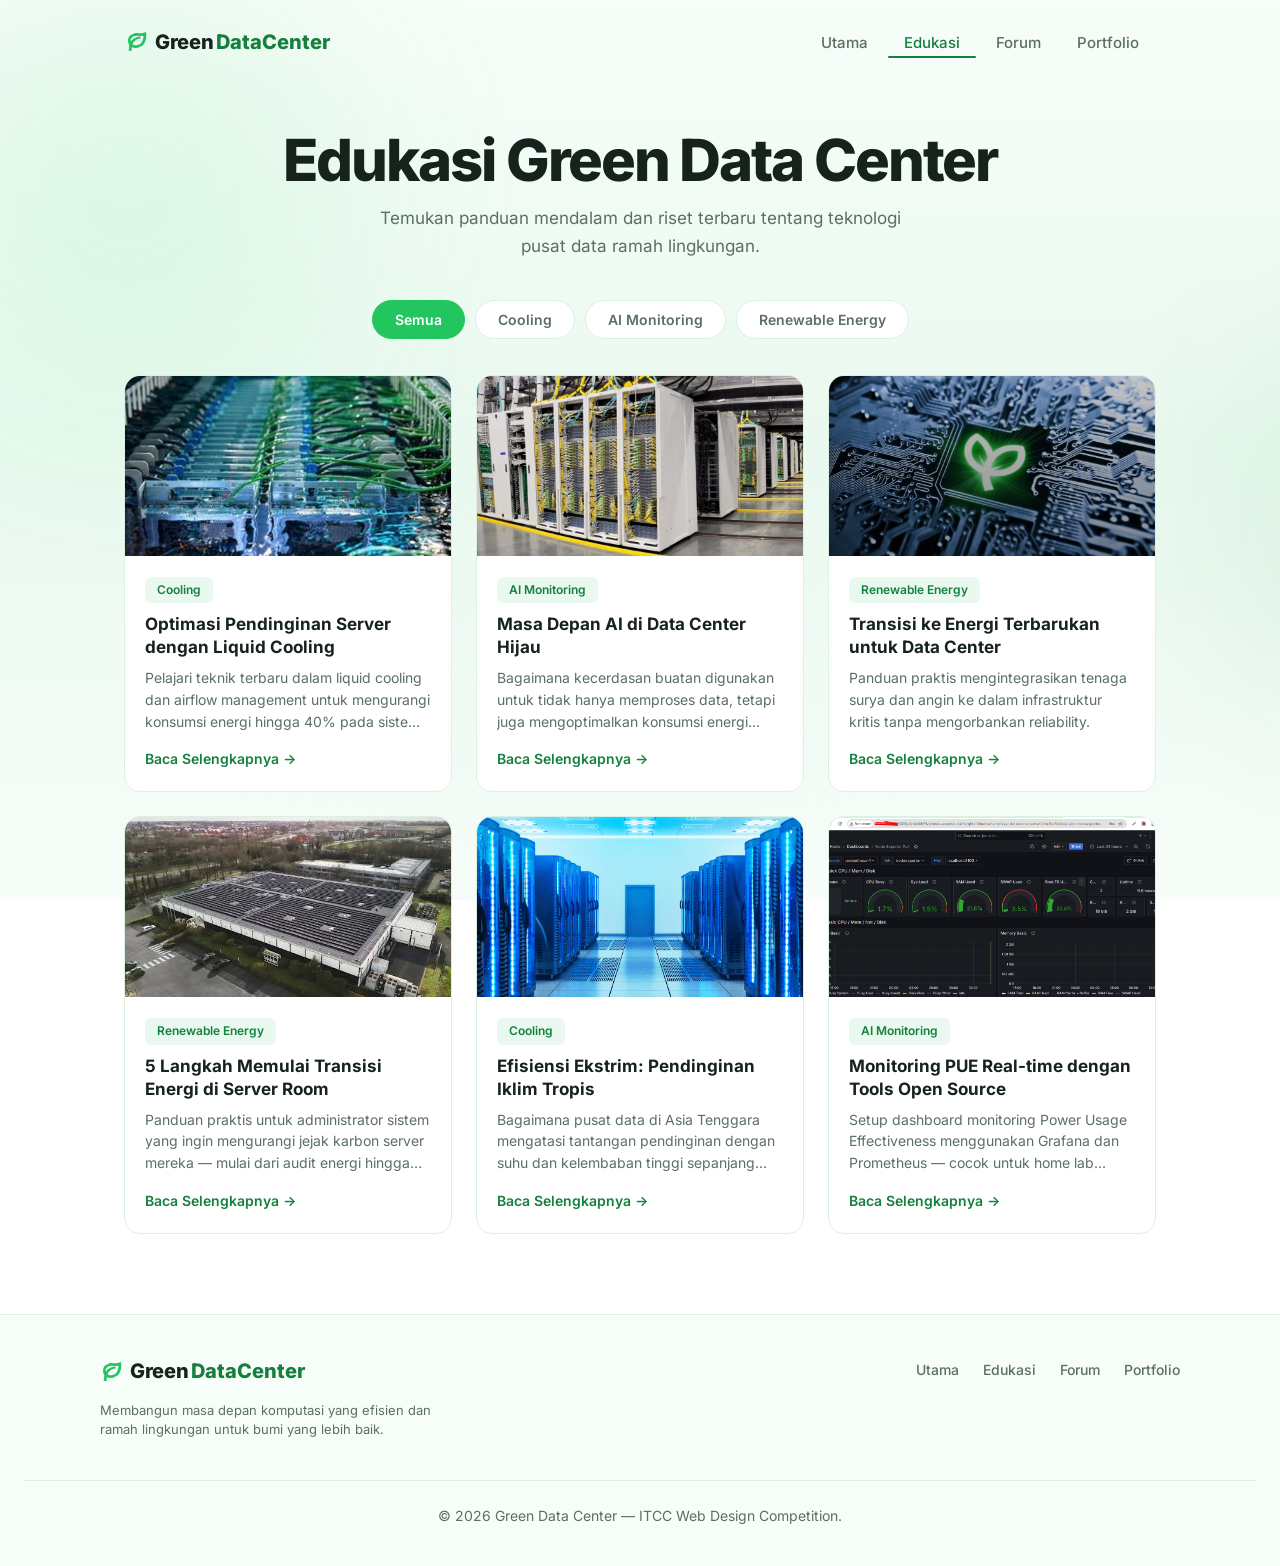
==== commit ecd6c9fe: "chore: localize Inter font and rename main.js to index.js per guidebook specifications" ====
--- a/artikel.html
+++ b/artikel.html
@@ -60,7 +60,7 @@
 
   <!-- LIST ARTIKEL -->
   <section class="artikel-list" id="artikel-list">
-    <!-- akan di-render dari data.js via main.js -->
+    <!-- akan di-render dari data.js via index.js -->
   </section>
 
   <footer class="footer">
@@ -87,6 +87,6 @@
   <script src="lib/gsap/gsap.min.js"></script>
   <!-- Custom JS -->
   <script src="js/data.js?v=2"></script>
-  <script src="js/main.js?v=2"></script>
+  <script src="js/index.js?v=2"></script>
 </body>
 </html>
--- a/css/style.css
+++ b/css/style.css
@@ -1,5 +1,40 @@
 /* ── 0. IMPORTS & CUSTOM PROPERTIES ────────────────────── */
-@import url("https://fonts.googleapis.com/css2?family=Inter:wght@400;500;600;700;800&display=swap");
+/* Font Inter — Lokal (offline-ready, tanpa Google Fonts CDN) */
+@font-face {
+  font-family: 'Inter';
+  font-style: normal;
+  font-weight: 400;
+  font-display: swap;
+  src: url('../assets/fonts/Inter-400.ttf') format('truetype');
+}
+@font-face {
+  font-family: 'Inter';
+  font-style: normal;
+  font-weight: 500;
+  font-display: swap;
+  src: url('../assets/fonts/Inter-500.ttf') format('truetype');
+}
+@font-face {
+  font-family: 'Inter';
+  font-style: normal;
+  font-weight: 600;
+  font-display: swap;
+  src: url('../assets/fonts/Inter-600.ttf') format('truetype');
+}
+@font-face {
+  font-family: 'Inter';
+  font-style: normal;
+  font-weight: 700;
+  font-display: swap;
+  src: url('../assets/fonts/Inter-700.ttf') format('truetype');
+}
+@font-face {
+  font-family: 'Inter';
+  font-style: normal;
+  font-weight: 800;
+  font-display: swap;
+  src: url('../assets/fonts/Inter-800.ttf') format('truetype');
+}
 
 :root {
   --green: #22c55e;
@@ -858,10 +893,12 @@
 }
 
 .wawasan-featured img,
-.wawasan-featured .placeholder-img {
+.wawasan-featured .placeholder-img,
+.wawasan-featured__img {
   width: 100%;
   height: 240px;
   object-fit: cover;
+  border-radius: inherit;
 }
 
 .wawasan-featured__content {
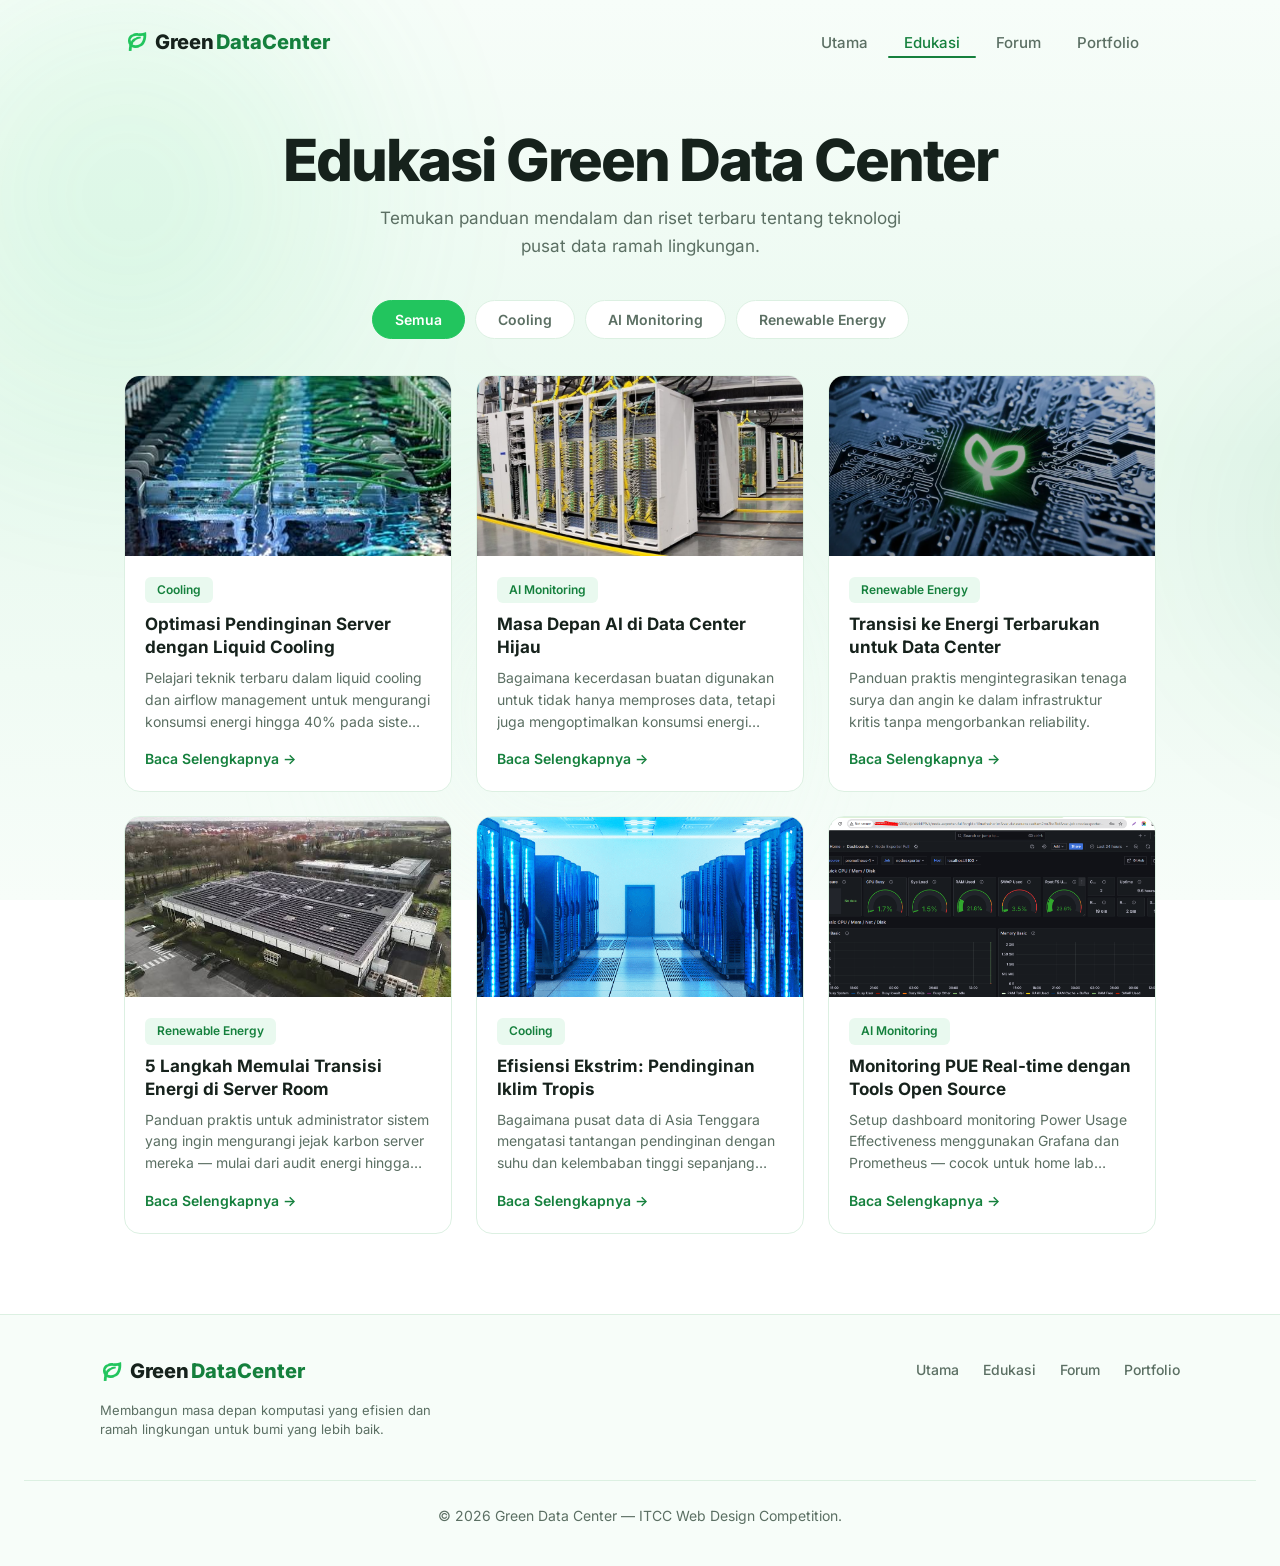
==== commit a31af1c4: "fix(responsive): restore sticky forum form and improve mobile section spacing" ====
--- a/artikel.html
+++ b/artikel.html
@@ -3,13 +3,14 @@
 <head>
   <meta charset="UTF-8">
   <meta name="viewport" content="width=device-width, initial-scale=1.0">
+  <link rel="icon" type="image/svg+xml" href="assets/img/favicon.svg">
   <title>Green Data Center | Edukasi</title>
   <meta name="description" content="Temukan panduan mendalam dan riset terbaru tentang teknologi pusat data ramah lingkungan — cooling, AI monitoring, dan energi terbarukan.">
 
   <link rel="stylesheet" href="lib/aos/aos.css">
   <link rel="stylesheet" href="lib/boxicons/css/boxicons.min.css">
   <link rel="stylesheet" href="lib/fancybox/fancybox.css">
-  <link rel="stylesheet" href="css/style.css?v=2">
+  <link rel="stylesheet" href="css/style.css?v=3">
 </head>
 <body>
   <!-- GLOBAL BACKGROUND -->
--- a/css/style.css
+++ b/css/style.css
@@ -71,6 +71,7 @@
 html {
   scroll-behavior: smooth;
   -webkit-text-size-adjust: 100%;
+  overflow-x: clip;
 }
 
 body {
@@ -82,7 +83,7 @@
   background-attachment: fixed;
   -webkit-font-smoothing: antialiased;
   -moz-osx-font-smoothing: grayscale;
-  overflow-x: hidden;
+  overflow-x: clip; /* clip (bukan hidden) agar position: sticky pada form forum tetap berfungsi */
 }
 
 img {
@@ -160,10 +161,24 @@
 
 .accent,
 .typed-text {
-  background: linear-gradient(120deg, var(--green-light), var(--green-deep));
+  background: linear-gradient(120deg, var(--green-light) 0%, var(--green) 45%, var(--green-deep) 100%);
   -webkit-background-clip: text;
   background-clip: text;
   -webkit-text-fill-color: transparent;
+  background-clip: text;
+}
+
+.marked-text {
+  background: linear-gradient(120deg, var(--green-light) 0%, var(--green-deep) 100%);
+  -webkit-background-clip: text;
+  background-clip: text;
+  -webkit-text-fill-color: transparent;
+  padding-bottom: 0.1em;
+  text-decoration: underline;
+  text-decoration-color: rgba(34, 197, 94, 0.35);
+  text-decoration-thickness: 4px;
+  text-underline-offset: 0.12em;
+  text-decoration-skip-ink: auto;
 }
 
 .typed-cursor {
@@ -2068,6 +2083,9 @@
 @media (max-width: 768px) {
   section {
     padding: 50px 20px;
+    /* Breathing room di layar sempit: konten nggak mepet kiri-kanan */
+    padding-left: clamp(24px, 6vw, 40px);
+    padding-right: clamp(24px, 6vw, 40px);
   }
 
   .navbar {
